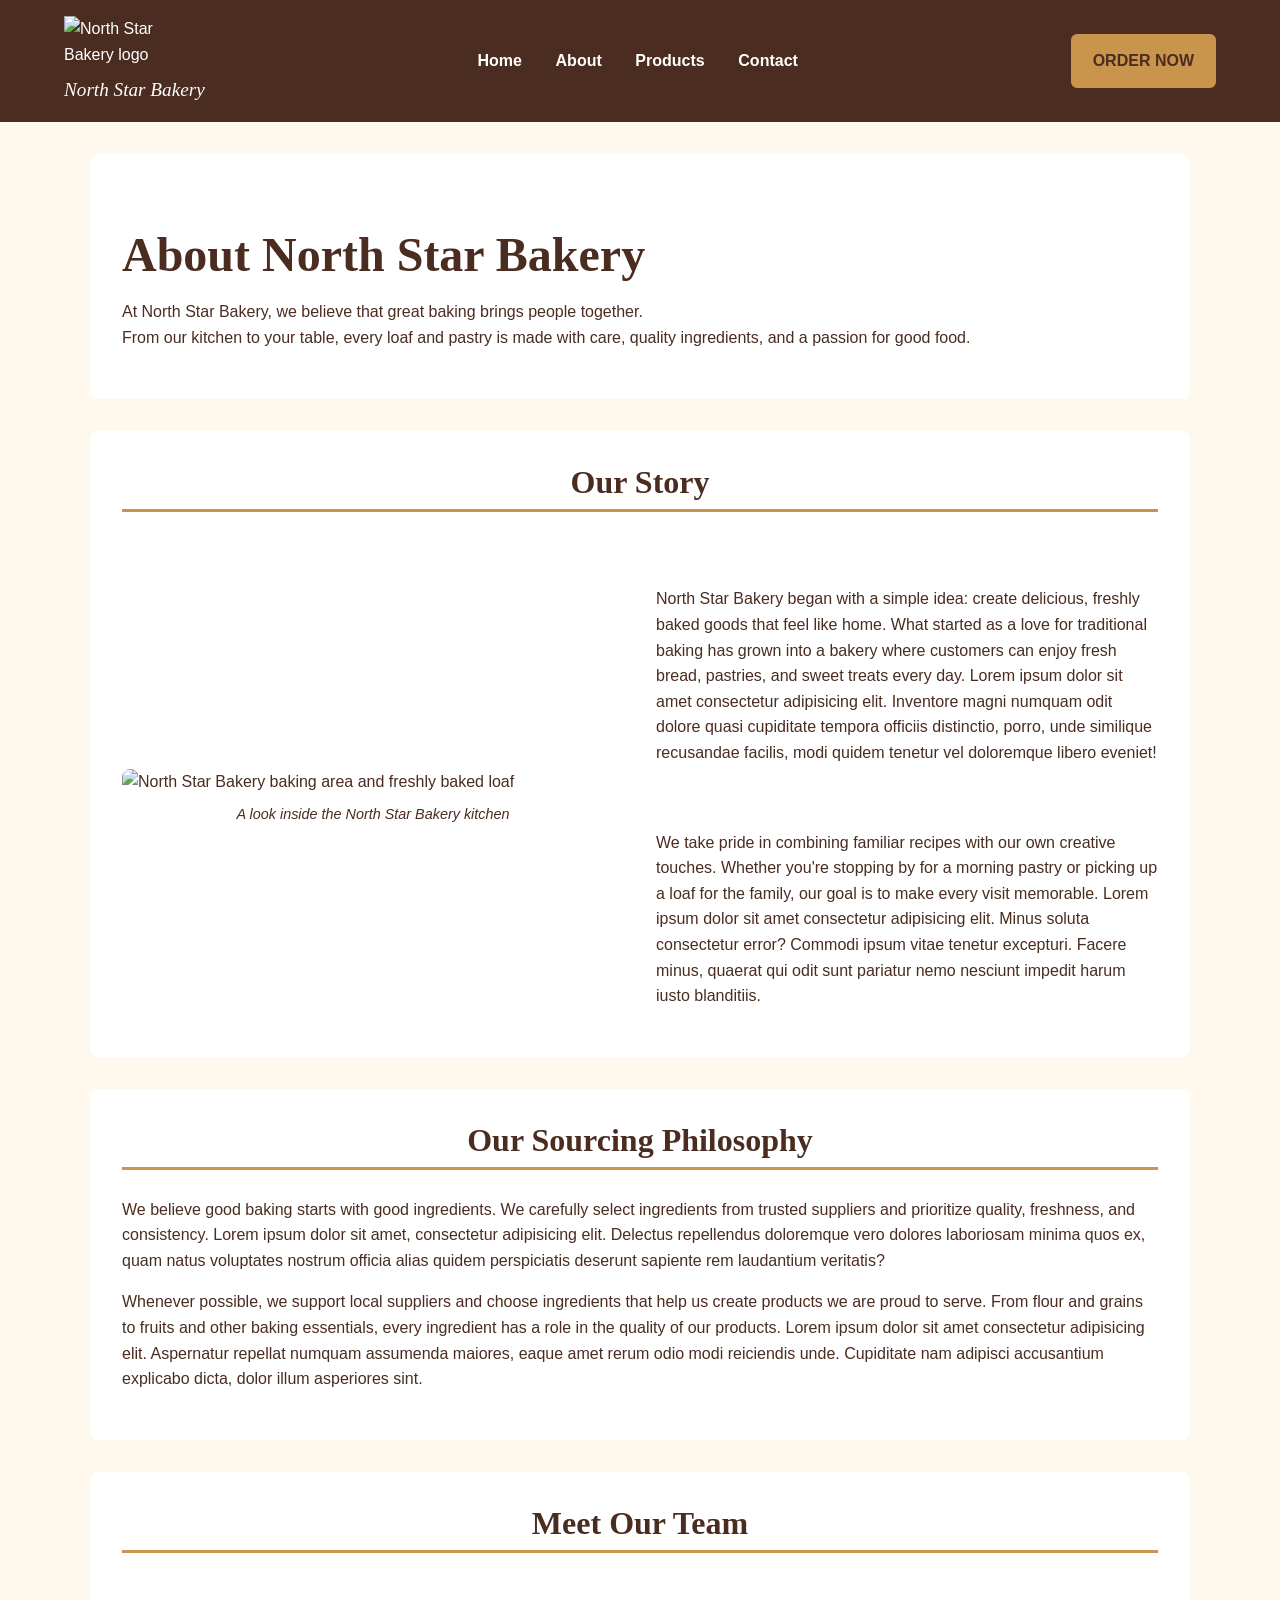
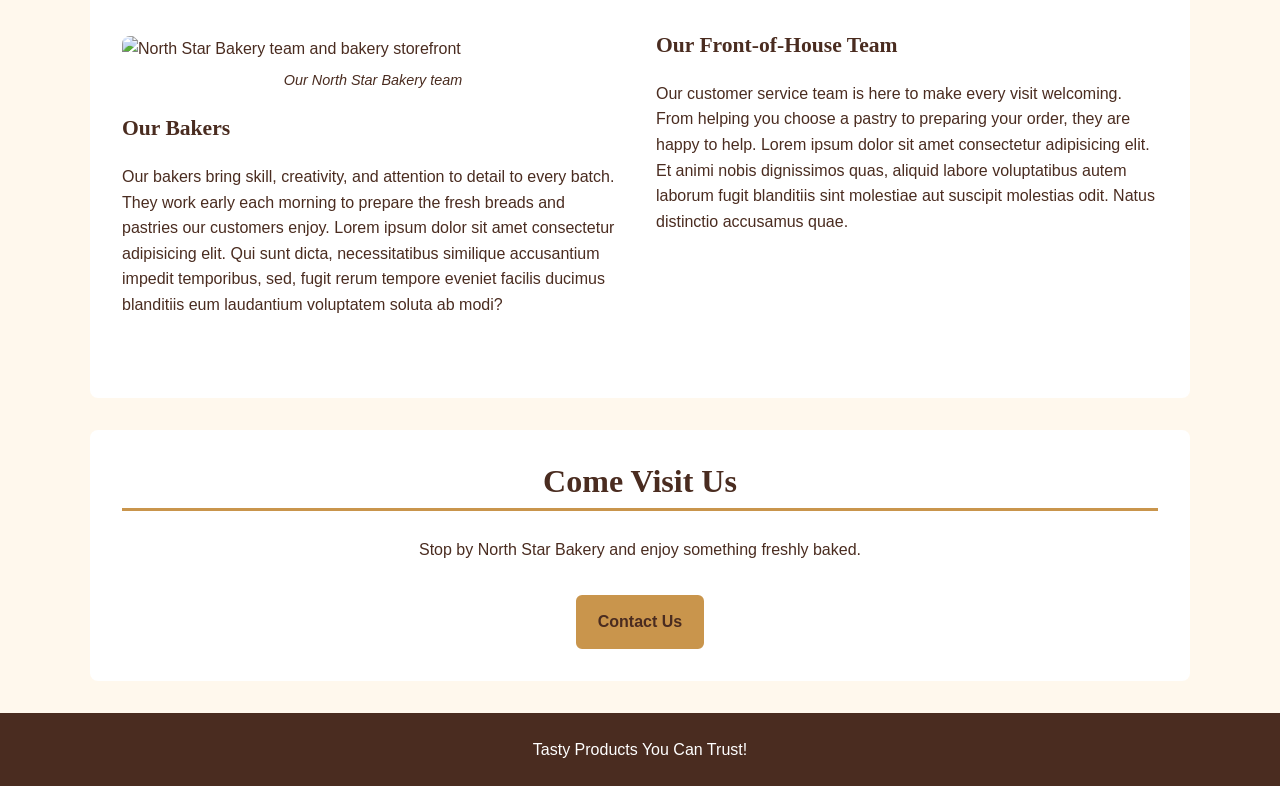
==== about.html @ 4ea6205c "Initial Commit!" ====
<!doctype html>
<html lang="en">
  <head>
    <meta charset="UTF-8" />
    <meta name="viewport" content="width=device-width, initial-scale=1.0" />
    <title>About Us | North Star Bakery</title>

    <!-- External CSS -->
    <link rel="stylesheet" href="./styles.css" />
  </head>

  <body>
    <header>
      <!-- Logo -->
      <figure>
        <img src="./Media/bakery-logo_c.png" alt="North Star Bakery logo" />
        <figcaption>North Star Bakery</figcaption>
      </figure>

      <!-- Navigation -->
      <nav aria-label="Main navigation">
        <ul>
          <li><a href="./index.html">Home</a></li>
          <li><a href="./about.html">About</a></li>
          <li><a href="./products.html">Products</a></li>
          <li><a href="./contact.html">Contact</a></li>
        </ul>
      </nav>

      <!-- Call to Action -->
      <a class="cta-button" href="./contact.html">ORDER NOW</a>
    </header>

    <main>
      <!-- Page Introduction -->
      <section class="about-intro">
        <h1>About North Star Bakery</h1>

        <p>
          At North Star Bakery, we believe that great baking brings people
          together. <br />
          From our kitchen to your table, every loaf and pastry is made with
          care, quality ingredients, and a passion for good food.
        </p>
      </section>

      <!-- Bakery Story -->
      <section class="bakery-story">
        <h2>Our Story</h2>

        <figure>
          <img
            src="./Media/bakery-signature-loaf_c.png"
            alt="North Star Bakery baking area and freshly baked loaf"
          />
          <figcaption>A look inside the North Star Bakery kitchen</figcaption>
        </figure>

        <p>
          North Star Bakery began with a simple idea: create delicious, freshly
          baked goods that feel like home. What started as a love for
          traditional baking has grown into a bakery where customers can enjoy
          fresh bread, pastries, and sweet treats every day. Lorem ipsum dolor
          sit amet consectetur adipisicing elit. Inventore magni numquam odit
          dolore quasi cupiditate tempora officiis distinctio, porro, unde
          similique recusandae facilis, modi quidem tenetur vel doloremque
          libero eveniet!
        </p>

        <p>
          We take pride in combining familiar recipes with our own creative
          touches. Whether you're stopping by for a morning pastry or picking up
          a loaf for the family, our goal is to make every visit memorable.
          Lorem ipsum dolor sit amet consectetur adipisicing elit. Minus soluta
          consectetur error? Commodi ipsum vitae tenetur excepturi. Facere
          minus, quaerat qui odit sunt pariatur nemo nesciunt impedit harum
          iusto blanditiis.
        </p>
      </section>

      <!-- Sourcing Philosophy -->
      <section class="sourcing">
        <h2>Our Sourcing Philosophy</h2>

        <p>
          We believe good baking starts with good ingredients. We carefully
          select ingredients from trusted suppliers and prioritize quality,
          freshness, and consistency. Lorem ipsum dolor sit amet, consectetur
          adipisicing elit. Delectus repellendus doloremque vero dolores
          laboriosam minima quos ex, quam natus voluptates nostrum officia alias
          quidem perspiciatis deserunt sapiente rem laudantium veritatis?
        </p>

        <p>
          Whenever possible, we support local suppliers and choose ingredients
          that help us create products we are proud to serve. From flour and
          grains to fruits and other baking essentials, every ingredient has a
          role in the quality of our products. Lorem ipsum dolor sit amet
          consectetur adipisicing elit. Aspernatur repellat numquam assumenda
          maiores, eaque amet rerum odio modi reiciendis unde. Cupiditate nam
          adipisci accusantium explicabo dicta, dolor illum asperiores sint.
        </p>
      </section>

      <!-- Staff Highlights -->
      <section class="staff">
        <h2>Meet Our Team</h2>

        <div class="staff-member">
          <figure>
            <img
              src="./Media/bakery-storefront_c.png"
              alt="North Star Bakery team and bakery storefront"
            />
            <figcaption>Our North Star Bakery team</figcaption>
          </figure>

          <h3>Our Bakers</h3>

          <p>
            Our bakers bring skill, creativity, and attention to detail to every
            batch. They work early each morning to prepare the fresh breads and
            pastries our customers enjoy. Lorem ipsum dolor sit amet consectetur
            adipisicing elit. Qui sunt dicta, necessitatibus similique
            accusantium impedit temporibus, sed, fugit rerum tempore eveniet
            facilis ducimus blanditiis eum laudantium voluptatem soluta ab modi?
          </p>
        </div>

        <div class="staff-member">
          <h3>Our Front-of-House Team</h3>

          <p>
            Our customer service team is here to make every visit welcoming.
            From helping you choose a pastry to preparing your order, they are
            happy to help. Lorem ipsum dolor sit amet consectetur adipisicing
            elit. Et animi nobis dignissimos quas, aliquid labore voluptatibus
            autem laborum fugit blanditiis sint molestiae aut suscipit molestias
            odit. Natus distinctio accusamus quae.
          </p>
        </div>
      </section>

      <!-- Call to Action -->
      <section class="about-cta">
        <h2>Come Visit Us</h2>

        <p>Stop by North Star Bakery and enjoy something freshly baked.</p>

        <a class="cta-button about-btn" href="./contact.html">Contact Us</a>
      </section>
    </main>

    <footer>
      <p>Tasty products you can trust!</p>
    </footer>
  </body>
</html>
---- styles.css ----
/* ---------- Color and Typography System ---------- */

:root {
  --cream: #fff8ed;
  --brown: #4a2c20;
  --gold: #c9954c;
  --terracotta: #a85d45;
  --white: #ffffff;

  --heading-font: Georgia, "Times New Roman", serif;
  --body-font: Arial, Helvetica, sans-serif;
}

/* ---------- Base Styles ---------- */

* {
  box-sizing: border-box;
}

html {
  scroll-behavior: smooth;
}

body {
  margin: 0;
  background-color: var(--cream);
  color: var(--brown);
  font-family: var(--body-font);
  line-height: 1.6;
}

img {
  display: block;
  max-width: 100%;
  height: auto;
}

figure {
  margin: 1.5rem 0;
}

figcaption {
  margin-top: 0.5rem;
  font-size: 0.9rem;
  font-style: italic;
  text-align: center;
}
h1,
h2,
h3 {
  color: var(--brown);
  font-family: var(--heading-font);
  line-height: 1.2;
}

h1 {
  margin-bottom: 0.75rem;
  font-size: 2.2rem;
}

h2 {
  margin-top: 0;
  font-size: 1.8rem;
  text-align: center;
}

h3 {
  font-size: 1.35rem;
}

a {
  color: var(--terracotta);
  font-weight: bold;
}

a:hover,
a:focus {
  color: var(--brown);
}

/* ---------- Header ---------- */

header {
  padding: 1rem;
  background-color: var(--brown);
  color: var(--white);
  text-align: center;
}

header figure {
  margin: 0 auto 1rem;
}

header img {
  width: 120px;
  margin: 0 auto;
}

header figcaption {
  color: var(--white);
  font-family: var(--heading-font);
  font-size: 1.2rem;
}

/* ---------- Navigation ---------- */

nav ul {
  display: flex;
  flex-direction: column;
  gap: 0.5rem;
  margin: 0;
  padding: 0;
  list-style: none;
}

nav a {
  display: block;
  padding: 0.5rem;
  color: var(--white);
  text-decoration: none;
}

nav a:hover,
nav a:focus {
  background-color: var(--gold);
  color: var(--brown);
  border-radius: 4px;
}

/* ---------- Buttons ---------- */

.cta-button,
button {
  display: inline-block;
  margin-top: 1rem;
  padding: 0.75rem 1.25rem;
  border: 2px solid var(--gold);
  border-radius: 6px;
  background-color: var(--gold);
  color: var(--brown);
  font-family: var(--body-font);
  font-weight: bold;
  text-decoration: none;
  cursor: pointer;
}

.cta-button:hover,
button:hover,
.cta-button:focus,
button:focus {
  background-color: var(--terracotta);
  border-color: var(--terracotta);
  color: var(--white);
}

.about-cta {
  text-align: center;
}

/* ---------- Main Content ---------- */

main {
  width: 92%;
  max-width: 1100px;
  margin: 0 auto;
}

section {
  margin: 2rem 0;
  padding: 1.5rem;
  border-radius: 8px;
  background-color: var(--white);
}

section > h2 {
  border-bottom: 3px solid var(--gold);
  padding-bottom: 0.5rem;
}

/* ---------- Home Page ---------- */

.welcome {
  text-align: center;
}

.welcome audio {
  width: 100%;
  max-width: 500px;
  margin-top: 1rem;
}

.location ul {
  padding-left: 1.25rem;
}

.featuredItem figure {
  max-width: 700px;
  margin-right: auto;
  margin-left: auto;
}

.featuredItem img {
  width: 100%;
  border-radius: 8px;
}

/* ---------- Product Page ---------- */

.products-intro {
  text-align: center;
}

.products-intro figure {
  max-width: 800px;
  margin-right: auto;
  margin-left: auto;
}

.products-intro img {
  width: 100%;
  border-radius: 8px;
}

.product-category {
  display: flex;
  flex-direction: column;
  gap: 1.5rem;
}

.product {
  padding: 1rem;
  border: 1px solid var(--gold);
  border-radius: 8px;
  background-color: var(--cream);
}

.product figure {
  margin-top: 0;
}

.product img {
  width: 100%;
  border-radius: 6px;
}

.product p {
  margin-bottom: 0.75rem;
}

.ordering-info {
  text-align: center;
}
.center {
  text-align: center;
}

/* ---------- About Page ---------- */

.bakery-story img,
.staff img {
  width: 100%;
  border-radius: 8px;
}

.staff-member {
  margin-bottom: 2rem;
}

.about-cta p {
  text-align: center;
}

/* ---------- Contact Page ---------- */

.contact-intro {
  text-align: center;
}

.contact-form form {
  width: 100%;
}

fieldset {
  margin-bottom: 1.5rem;
  padding: 1rem;
  border: 2px solid var(--gold);
  border-radius: 8px;
}

legend {
  padding: 0 0.5rem;
  color: var(--brown);
  font-family: var(--heading-font);
  font-weight: bold;
}

form div {
  margin-bottom: 1rem;
}

label {
  display: block;
  margin-bottom: 0.35rem;
  font-weight: bold;
}

input,
select,
textarea {
  width: 100%;
  padding: 0.7rem;
  border: 1px solid var(--brown);
  border-radius: 5px;
  background-color: var(--white);
  color: var(--brown);
  font: inherit;
}

textarea {
  min-height: 120px;
  resize: vertical;
}

input:focus,
select:focus,
textarea:focus {
  outline: 3px solid var(--gold);
  border-color: var(--brown);
}

.contact-details address {
  padding: 1rem;
  border-left: 4px solid var(--gold);
  background-color: var(--cream);
  font-style: normal;
}

.hours-list {
  padding-left: 1.25rem;
}
.request-form p {
  text-align: center;
}

/* ---------- Footer ---------- */

footer {
  margin-top: 2rem;
  padding: 1.5rem;
  background-color: var(--brown);
  color: var(--white);
  text-align: center;
}

footer p {
  margin: 0 auto;
  text-transform: capitalize;
}

/* =========================================
   RESPONSIVE LAYOUT
   ========================================= */

@media (min-width: 700px) {
  header {
    display: flex;
    align-items: center;
    justify-content: space-between;
    gap: 2rem;
    padding: 1rem 5%;
    text-align: left;
  }

  header figure {
    margin: 0;
  }

  header img {
    width: 100px;
    margin: 0;
  }

  nav ul {
    flex-direction: row;
    align-items: center;
    gap: 0.5rem;
  }

  nav a {
    padding: 0.6rem 0.8rem;
  }

  header .cta-button {
    margin-top: 0;
    white-space: nowrap;
  }

  main {
    width: 90%;
  }

  .product-category {
    display: grid;
    grid-template-columns: repeat(2, 1fr);
    align-items: start;
  }

  .product-category > h2,
  .product-category > p {
    grid-column: 1 / -1;
  }

  .bakery-story,
  .sourcing,
  .staff {
    padding: 2rem;
  }
}

@media (min-width: 1000px) {
  h1 {
    font-size: 3rem;
  }

  h2 {
    font-size: 2rem;
  }

  section {
    padding: 2rem;
  }
  .bakery-story {
    display: grid;
    grid-template-columns: 1fr 1fr;
    grid-template-rows: auto auto auto;
    gap: 2rem;
    align-items: center;
  }

  .bakery-story > h2 {
    grid-column: 1 / -1;
  }

  .bakery-story > figure {
    grid-column: 1;
    grid-row: 2 / 4;
    margin: 0;
  }

  .bakery-story > p {
    grid-column: 2;
  }

  .bakery-story img {
    width: 100%;
    height: 100%;
    object-fit: cover;
    border-radius: 8px;
  }

  .staff {
    display: grid;
    grid-template-columns: 1fr 1fr;
    gap: 2rem;
  }

  .staff > h2 {
    grid-column: 1 / -1;
  }
  .location,
  .hours {
    text-align: center;
  }
  .hours li,
  .location li {
    list-style: none;
  }
}
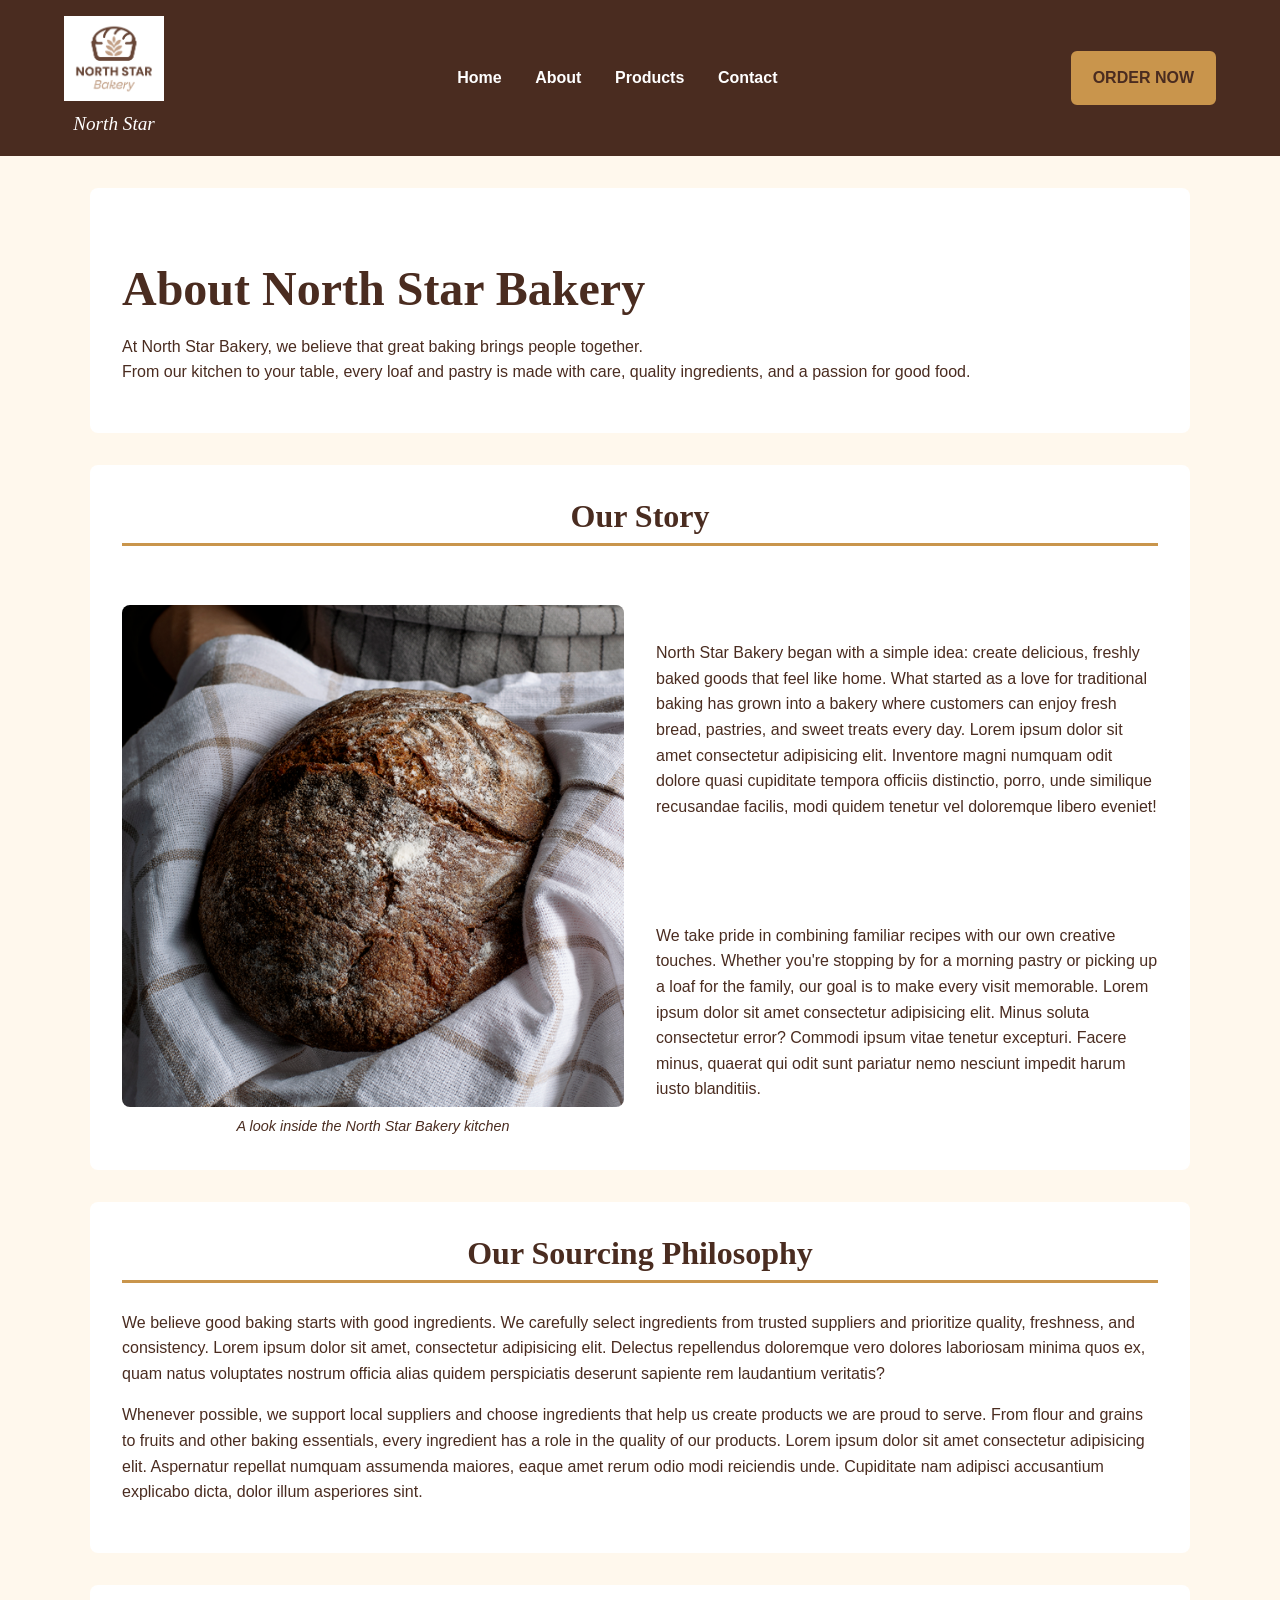
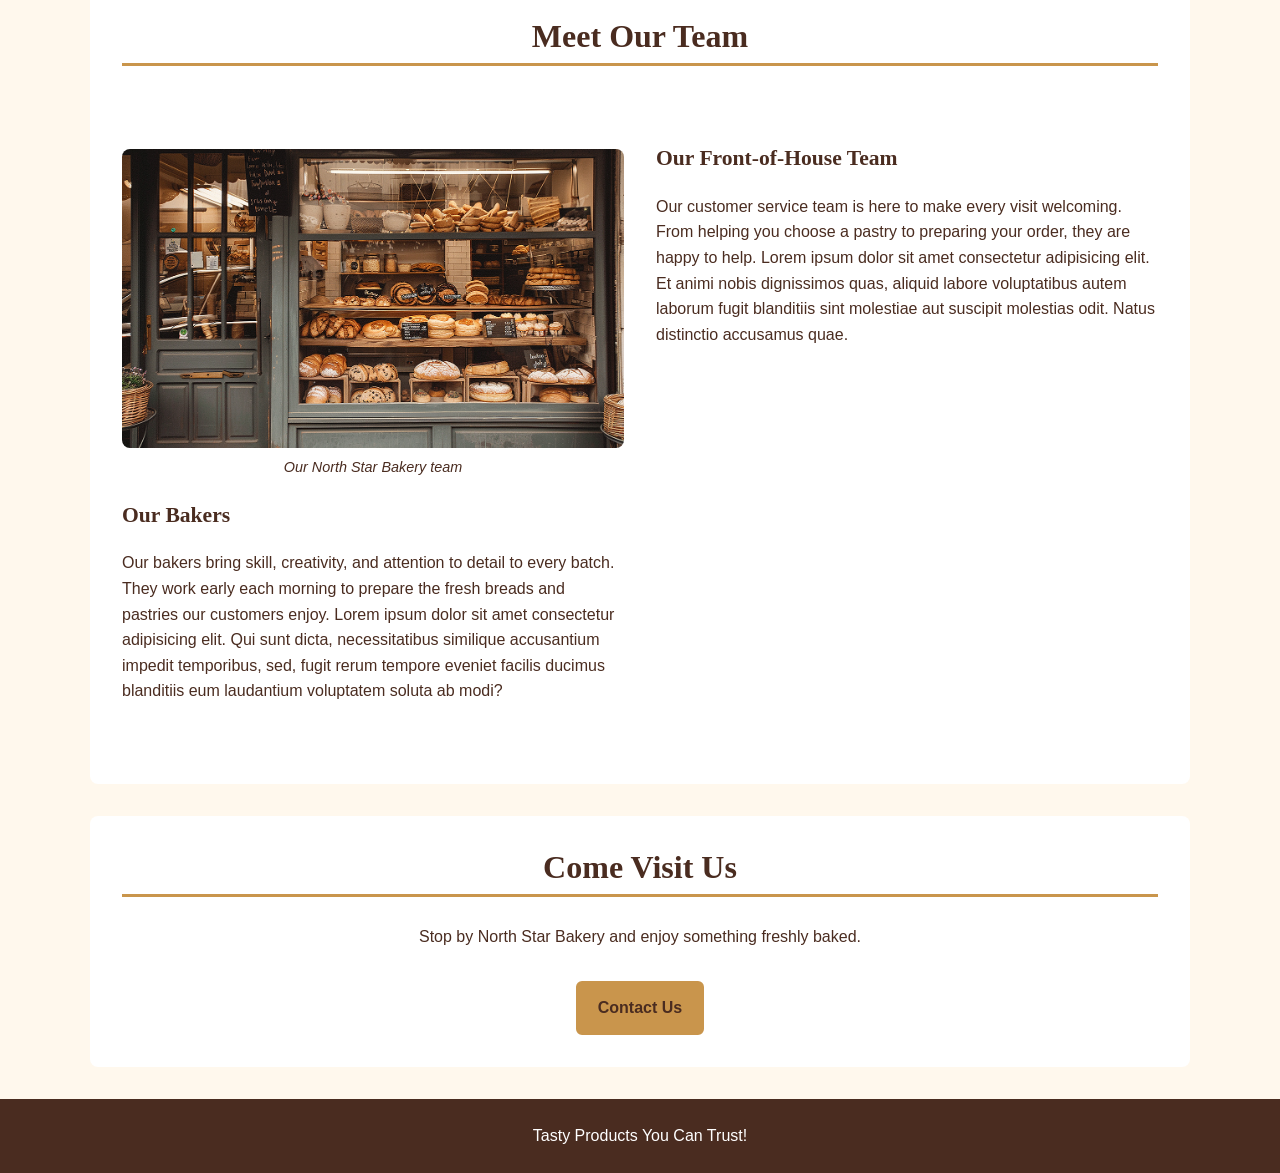
==== commit 70f9e766: "figcaption" ====
--- a/about.html
+++ b/about.html
@@ -14,7 +14,7 @@
       <!-- Logo -->
       <figure>
         <img src="./Media/bakery-logo_c.png" alt="North Star Bakery logo" />
-        <figcaption>North Star Bakery</figcaption>
+        <figcaption>North Star</figcaption>
       </figure>
 
       <!-- Navigation -->
